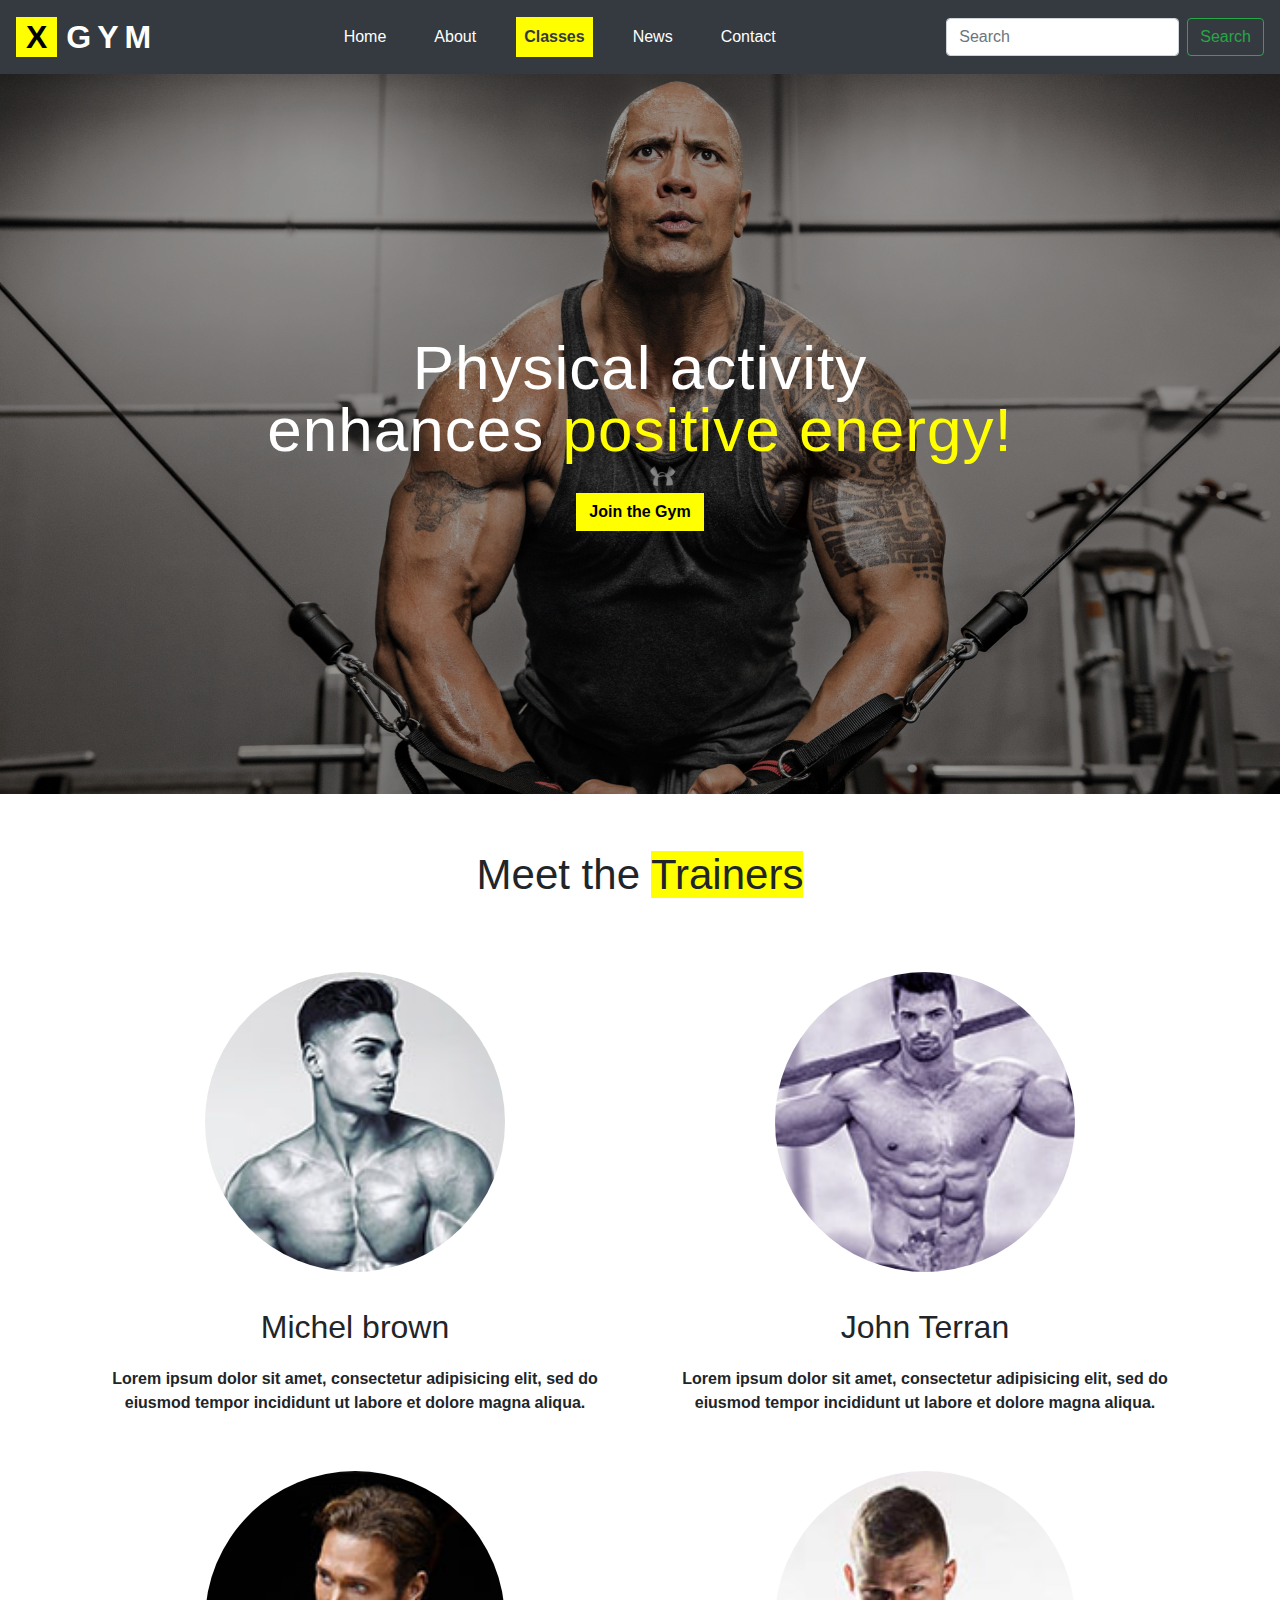
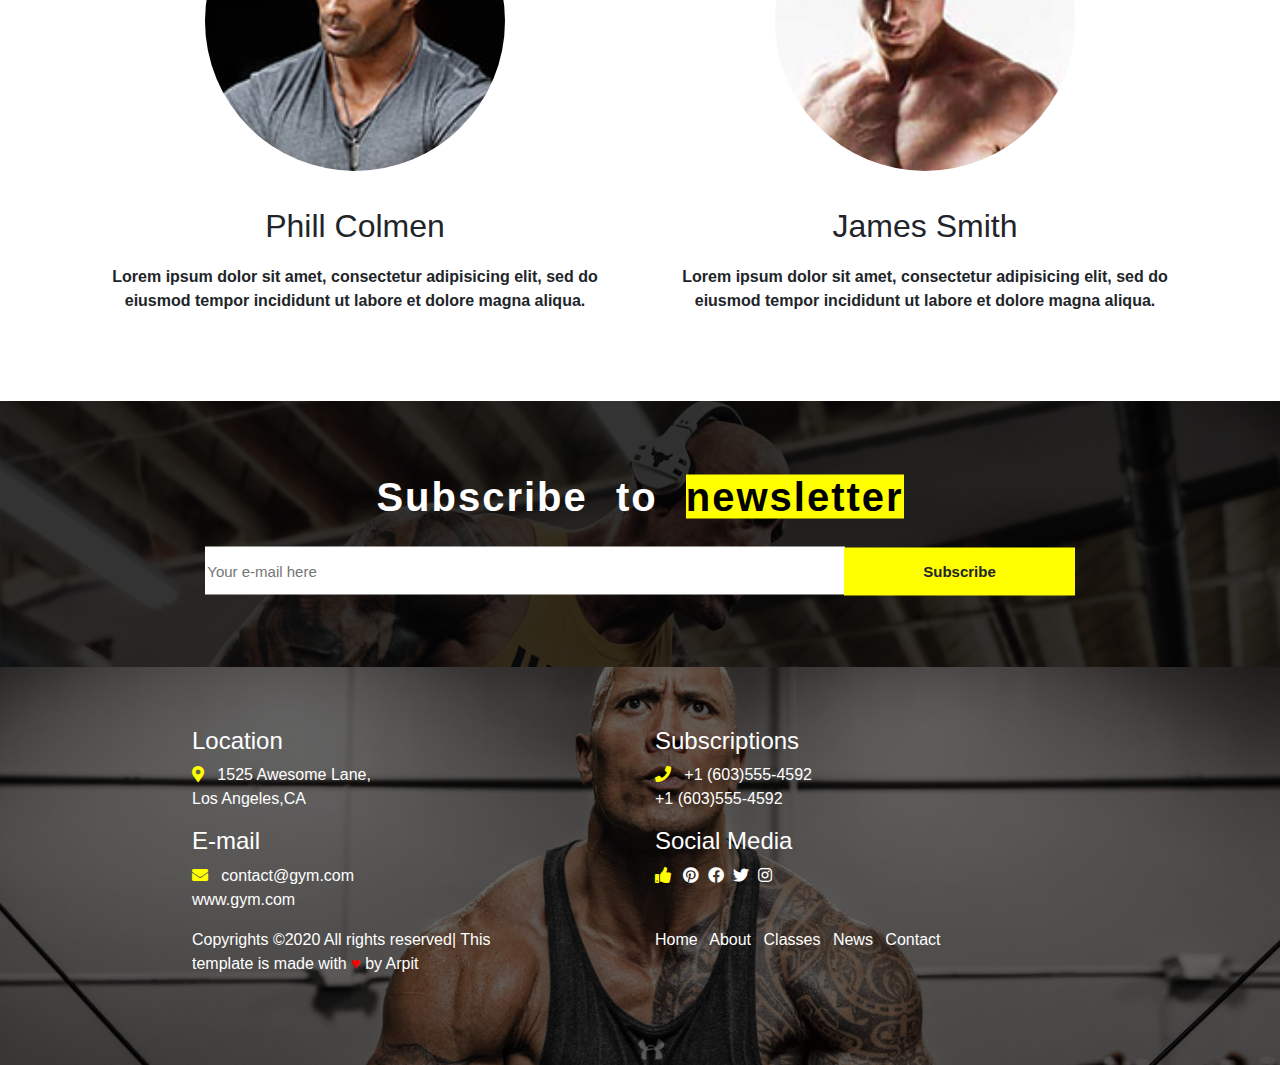
==== classes.html @ bcbc3962 "hi" ====
<!DOCTYPE html>
<html>
<head>
	<meta charset="UTF-8">
    <meta name="viewport" content="width=device-width, initial-scale=1.0">
    <meta http-equiv="X-UA-Compatible" content="ie=edge">
    <link rel="stylesheet" type="text/css" href="css/bootstrap.min.css">
    <link rel="stylesheet" type="text/css" href="css/style.css">
    <link rel="stylesheet" href="https://stackpath.bootstrapcdn.com/font-awesome/4.7.0/css/font-awesome.min.css">
    <link rel="stylesheet" type="text/css" href="css/all.min.css">
    <link rel="stylesheet" type="text/css" href="css/fontawesome.min.css">
	<title></title>
</head>
<body>
	<nav class="navbar navbar-expand-lg navbar-dark bg-dark fixed-top">  
          <a class="navbar-brand" href="#"><span class="x">X</span> <span class="gym">GYM</span></a>

         <button class="navbar-toggler" type="button"  data-target="#menu" data-toggle="collapse">
          	
          	<span class="navbar-toggler-icon"></span>
          </button>

 <!-- Collapse end -->
           <div class="collapse navbar-collapse"   id="menu">

           <ul class="navbar-nav m-auto">
           	<li class="nav-item mx-3 "><a class="nav-link text-white" href="index.html">Home</a></li>
           	<li class="nav-item mx-3"> <a href="about.html" class="nav-link text-white">About</a></li>
           	<li class="nav-item active mx-3"> <a href="classes.html" class="nav-link text-dark">Classes</a></li>
           	<li class="nav-item mx-3"> <a href="#" class="nav-link text-white">News</a></li>
           	<li class="nav-item mx-3"> <a href="#" class="nav-link text-white">Contact </a></li>

           </ul>
            <form class="form-inline my-2 my-lg-0 ">
      <input class="form-control mr-sm-2" type="search" placeholder="Search" aria-label="Search">
      <button class="btn btn-outline-success my-2 my-sm-0" type="submit">Search</button>
    </form>
           </div> 
           
	 </nav>
	 <!-- Collapse end -->

	 <div class="container-fluid rock ">
	 	    <img src="img/804826.jpg" class=" img-fluid">
	 	    <div class="main_text">
	 	    	   <h2>Physical activity <br/> enhances <span style="color: yellow">positive energy!</span></h2>
	 	    	   <button class="btn mt-4 " style="background-color: yellow; font-weight: 600;">Join the Gym</button>
	 	    </div>
	 </div>
	 <!-- Collapse end -->

 <!-- -------------------------------------------------------------------------------------------------- -->
	 
<!-- ---------------------------------------------------------------------- -->


<!-- -------------------------------------------------------------------------------------- -->

<!-- ------------------------------------------------------------------------------------------ -->
<div class="container meet py-2 my-5">
 <h2 class="text-center mb-5">Meet the <span style="background-color: yellow;">Trainers</span></h2>	
	<div class="row py-2 my-2 text-center">

		  <div class="col-md-6">
		  	<img src="img/card1.JPG" class="img-fluid rounded-circle my-3">
		  	<h4>Michel brown</h4>
		  	<p>Lorem ipsum dolor sit amet, consectetur adipisicing elit, sed do eiusmod
		  	tempor incididunt ut labore et dolore magna aliqua.</p>
		  </div>
		  <div class="col-md-6">
		  	<img src="img/card2.JPG" class="img-fluid rounded-circle my-3">
             <h4>John Terran</h4>
		  	<p>Lorem ipsum dolor sit amet, consectetur adipisicing elit, sed do eiusmod
		  	tempor incididunt ut labore et dolore magna aliqua.</p>
		  </div>
	</div>
	<div class="row py-2 my-2  text-center">
		  <div class="col-md-6">
		  	<img src="img/card3.JPG" class="img-fluid rounded-circle my-3">
             <h4>Phill Colmen</h4>
		  	<p>Lorem ipsum dolor sit amet, consectetur adipisicing elit, sed do eiusmod
		  	tempor incididunt ut labore et dolore magna aliqua.</p>
		  </div>
		  <div class="col-md-6">
		  	<img src="img/card4.JPG" class="img-fluid rounded-circle my-3">
           <h4>James Smith</h4>
		  	<p>Lorem ipsum dolor sit amet, consectetur adipisicing elit, sed do eiusmod
		  	tempor incididunt ut labore et dolore magna aliqua.</p>
		  </div>
	</div>

</div>
<!-- ------------------------------------------------------------------------------------------ -->

<!-- ---------------------------------------------------------------------------------------------------------- -->
<div class="container-fluid px-0 letter" style="position: relative;">
	 <img src="img/image3.JPG" class="img-fluid">
	 <div style="position: absolute; top: 50%; left: 50%; transform: translate(-50%, -50%);">
	 	   <h2>Subscribe to <span style="background-color: yellow;color: black;">newsletter</span></h2> 
	 	   <input type="text" name="email" id="email" placeholder="Your e-mail here"><label for="email" style="background-color: yellow;">Subscribe</label>
	 </div>
	
</div>
<!-- ---------------------------------------------------------------------------------------------------------- -->
<div class="container-fluid px-0 footer ">
	  <img src="img/image4.JPG" class="img-fluid">
	     <footer>
	  	     <div class="container px-0 pb-0  main_footer" style="position: absolute;">
	  	      <div class="row">
	  	      	    <div class="col-md-6 col-6" >
	  	      	    	   <h4> Location</h4>
	  	      	    	   <p><i class="fas fa-map-marker-alt " style="color: yellow;"></i> &nbsp;&nbsp;1525 Awesome Lane,<br/> Los Angeles,CA</p>
	  	      	    </div>
	  	      	    
	  	      	    <div class="col-md-6 col-6" >
	  	      	    	  <h4>Subscriptions</h4>
	  	      	    	  <p> <i class="fas fa-phone " style="color: yellow;"></i> &nbsp;&nbsp;+1 (603)555-4592<br/>
	  	      	    	  +1 (603)555-4592</p>
	  	      	    </div>
	  	      	    
	  	      </div>



	  	      <div class="row">
	  	      	    <div class="col-md-6 col-6">
	  	      	    	   <h4> E-mail</h4>
	  	      	    	   <p> <i class="fa fa-envelope " style="color: yellow;"></i> &nbsp;&nbsp;contact@gym.com<br/> www.gym.com</p>
	  	      	    </div>
	  	      	    
	  	      	    <div class="col-md-6 col-6">
	  	      	    	  <h4>Social Media</h4>
	  	      	    	  <p> <i class=" fa fa-thumbs-up " style="color: yellow;">&nbsp;&nbsp;</i> <i class=" fab fa-pinterest"></i>&nbsp; <i class=" fab fa-facebook"></i>&nbsp; <i class=" fab fa-twitter"></i>&nbsp; <i class=" fab fa-instagram"></i></p>
	  	      	    </div>
	  	      	    
	  	      </div>
	  	      <div class="row footer_bottom">
	  	      	    <div class="col-md-6 col-6"> <p>Copyrights &copy;2020 All rights reserved| This <br/> template is made with <span style="color: red; font-size: 16px; line-height: 0px;">&hearts; </span>by Arpit</p></div>
	  	      	    <div class="col-md-6 col-6"> <a href="#home">Home</a> 
	  	      	    <a href="#home">About</a>
	  	      	<a href="#home">Classes</a>
	  	      <a href="#home">News</a>
	  	  <a href="#home">Contact</a></div>
	  	      </div>
	  	     </div>
	  </footer>
</div>

 <script type="text/javascript"src="js/jquery-3.4.1.js"></script>
 <script type="text/javascript"src="js/bootstrap.min.js"></script> 
</body>
</html>
---- css/style.css ----
*{
	margin: 0; padding: 0; box-sizing: border-box;
}
nav .x{
	background-color: yellow;
	color: black;
	padding: 2px 10px;

	
}
.active{
	background-color: yellow;
font-weight: 700;
}

.navbar-brand{
	font-size: 32px;
	font-weight: 700;

}
.gym{
	letter-spacing: 6px;
}
.rock{
	margin-top: 74px;
	padding: 0 0px;
	position: relative;
	background-color: black;
}
.rock img{
	opacity: 0.6;
}
.main_text{
	position: absolute;
	top: 50%;
	left: 50%;
	transform: translate(-50%, -50%);
    text-align: center;
    color: white;
    width: 90%;
    height: auto;

}
.main_text h2{
          font-size: 62px;
          line-height: 62px;
          letter-spacing: 1px;

}
.head h2{
	font-size: 52px;
	line-height: 52px;
	letter-spacing: 1px;
}
.head span{
	font-size: 47px;
}
.main_text .btn {
          	border-radius:0px !important;
         }

@media screen and (max-width: 957px){
	.fixed-top {
		background-color: rgba(0,0,0,0.8)!important;
	}
}
@media screen and (max-width: 568px){
	.rock img {
		height: 310px;
	}
	.rockdumbbell {
		height: 310px;
	}
}

.rockdumbbell{
		opacity: 0.4;
	}

@media screen and (max-width: 992px) and (min-width: 768px){
	 .main_text h2{
          font-size: 42px;
          line-height: 42px;
          letter-spacing: 1px;}
          .main_text .btn {
          	font-size: 14px;
          	margin-top: 10px !important;

          }
          .head h2{
	font-size: 38px;
	line-height: 38px;
	letter-spacing: 1px;
}
.head span{
	font-size: 33px;
}
.rockdumbbell_content h2{
	font-size: 42px !important;
}
.rockdumbbell_content p{
	font-size: 15px !important;
}
.rockdumbbell_content .btn{
	background-color: yellow;
	border-radius: 0;
	font-weight: 600;
	letter-spacing: 2px;
	padding-right: 14px!important ;
	padding-left: 14px !important;
	font-size: 14px;
}
.footer {
	font-size: 12px;

}
.main_footer{
	top: 5% !important;
}
 .meet img{
 	width: 250px;
 	height: auto;
 }
 .meet h2{
 	font-size: 38px;
 }
 .meet h4{
 	font-size: 28px;
 	margin: 20px 0;
 }
 .meet p{
 	font-weight: 600;
 }


}
@media screen and (max-width: 767px) and (min-width: 568px){

	.footer h4{ font-size: 14px;
	}
	.footer p{ font-size: 10px; line-height: 12px !important;
	}
	.main_footer{top: 2% !important;

	}
	.main_footer a{
		font-size: 10px;
		margin-right: 1px!important;
	}
	 .main_text h2{
          font-size: 32px;
          line-height: 32px;
          letter-spacing: 1px;}
          .main_text .btn {
          	font-size: 12px;
          	margin-top: 10px !important;
          }
           .head h2{
	font-size: 34px;
	line-height: 34px;
	letter-spacing: 1px;
}
.head span{
	font-size: 29px;
}
.notes h4{
    font-size: 24px;
}
p{
	font-size: 16px;
	line-height: 40px !important;
}
.rockdumbbell_content h2{
	font-size: 24px !important;
}
.rockdumbbell_content p{
	font-size: 10px !important;
	line-height: 12px !important;
}
.rockdumbbell_content .btn{
	padding-right: 10px!important ;
	padding-left: 10px !important;
}
.rockdumbbell_content p:before{
	font-size: 10px !important;
	padding: 4px 8px !important;

}


.letter h2{
	font-size: 32px !important ;
	word-spacing: 0px !important;
	letter-spacing: 0px !important;
	padding-bottom: 0px !important;
	padding-top: 10px;
}
.letter input {
	height: 34px !important;
	width: 60% !important;
	margin-bottom: 10px;
	font-size: 12px !important;
}
.letter label{

	padding: 5px 0 !important;
	margin-bottom: 0;
	width: 18% !important;
	font-size: 12px !important;
	padding: 8px 0 !important;
	
} 
.meet img{
 	width: 250px;
 	height: auto;
 }
 .meet h2{
 	font-size: 38px;
 }
 .meet h4{
 	font-size: 28px;
 	margin: 20px 0;
 }
 .meet p{
 	font-weight: 600;
 	line-height: 24px !important;
 }    

}

@media screen and (max-width: 567px){


	 .main_text h2{
          font-size: 22px;
          line-height: 22px;
          letter-spacing: 1px;}
          .main_text .btn {
          	font-size: 10px;
          	margin-top: 6px !important;
          }


          .head h2{
	font-size: 24px;
	line-height: 24px;
	letter-spacing: 1px;}


.head span{
	font-size: 20px;
         }

.notes h4{
    font-size: 24px;
      }
   p{
	font-size: 16px;
	line-height: 40px !important;
    }

 .rockdumbbell_content h2{
	font-size: 20px !important;
   }
.rockdumbbell_content p{
	font-size: 6px !important;
	line-height: 6px !important;
    }
.rockdumbbell_content .btn{
	padding-right: 6px!important ;
	padding-left: 6px !important;
	font-size: 6px;
     }
.rockdumbbell_content p:before{
	font-size: 6px !important;
	padding: 3px 6px !important;

     }
.java p{
	line-height: 15px !important;
	font-size: 10px;
      }

.letter h2{
	font-size: 16px !important ;
	word-spacing: 0px !important;
	letter-spacing: 0px !important;
	padding-bottom: 0px !important;
	padding-top: 5px;
}
.letter input {
	height: 24px !important;
	padding:8px 0 !important;
	font-size: 8px !important;
	
	
}
.letter label{

	
	margin-bottom: 0;
	font-size: 7px !important;

	
	padding: 7px 0px !important;
	
}



.meet img{
 	width: 200px;
 	height: auto;
 }
 .meet h2{
 	font-size: 32px;
 	margin: -20px 0 20px 0!important;
 }
 .meet h4{
 	font-size: 24px;
 	margin: -5px 0 10px 0!important;
 	margin: 20px 0;
 }
 .meet p{
 	font-weight: 600;
 	font-size: 14px;
 	line-height: 24px !important;
 	margin-bottom: 30px;
 }  
 .meet {
 	margin-bottom: -15px!important;
 }  



}

@media screen and (min-width: 992px){

.notes h4{
    font-size: 32px;
}
 .meet img{
 	width: 300px;
 	height: auto;
 }
 .meet h2{
 	font-size: 42px;
 }
 .meet h4{
 	font-size: 32px;
 	margin: 20px 0;
 }
 .meet p{
 	font-weight: 600;
 }

}

.notes h4{
    padding: 10px 0;
}


.notes i{
	font-size: 62px;
	width: 100px;
	height: 100px;
	background: rgba(0,0,255,0.1);
	padding-top:18px;
	border-radius: 50%;

}

.rockdumbbell_content{
	top: 50%;
	left: 15%;
	color: white;
	transform:translateY(-50%);

}
.rockdumbbell_content h2{
	font-size: 62px;
}
.rockdumbbell_content p{
	font-size: 20px;
}

.rockdumbbell_content p:before{
	content: '\2713';
	background-color: yellow;
	font-size: 15px;
	padding: 6px 10px;
	border-radius: 50%;
	color: black;
	font-weight: bold;
	margin-right: 10px;
}

.rockdumbbell_content .btn{
	background-color: yellow;
	border-radius: 0;
	font-weight: 600;
	letter-spacing: 2px;
	padding-right: 30px;
	padding-left: 30px;
}
.count h2{
	font-size: 40px;
	background-color: yellow;
}
.count p{
	font-size: 18px;
	font-weight: 600;
}
.java .btn{
	border-radius: 0;
	padding-left: 0px;
	font-size: 13px;
}
.java input{
	font-size: 13px;
}
.java input:last-child{
	font-weight: 600;

}
.letter{
	background-color: black;
}
.letter img{
	opacity: 0.2;
}
.letter div{
  
  width: 100%;
  text-align: center;

  
}
.letter h2{
	font-size: 40px;
	word-spacing: 15px;
	letter-spacing: 2px;
	font-weight: 700;
	color: white;
	padding-bottom: 18px;
}
.letter input {
	width: 50%;
	height: 48px;
	outline-color: transparent;
	border-color: transparent;
	font-size: 15px;
}
.letter label{
	padding: 13px 0;
	margin-bottom: 0;
	width: 18%;
	outline-color: transparent; 
	border-color: transparent;
	font-weight: 600;
	margin-left: -1px;
	font-size: 15px;
}

.footer {
	background-color: black;
	position: relative;
	color: white;
}
.footer img{
	opacity: 0.4;
}
.main_footer{
	top: 15%;
	left: 15%;
	width: 70%;
}
.main_footer a {
	color: white;
	text-decoration: none;
	margin-right: 8px;
}



@media screen and (max-width: 567px){

	

	 .footer img{
	 	height: 175px;
	 }
     footer h4{font-size: 14px;
      line-height: 5px !important;
     }
     footer p{font-size: 8px;
     	line-height: 12px !important;

     }
     .main_footer{
     	top: 10px!important;
     }
     footer a {
     	font-size: 6px !important;
     	margin-right: 1px!important;
     }
     
     .main_text h2{
          font-size: 22px;
          line-height: 22px;
          letter-spacing: 1px;}
          .main_text .btn {
          	font-size: 10px;
          	margin-top: 6px !important;
          }


          .head h2{
	font-size: 24px;
	line-height: 24px;
	letter-spacing: 1px;
          }
.head span{
	font-size: 20px;
         }
}

/*---------------------------------------------------About Css Start------------------------------------------------*/


@media screen and (min-width: 992px){
.about_rock{
	top: -350px;}
	.about_rock h2{
		position: absolute;
		top: 200px;
		left: 50%;
		transform: translate(-50%,-50%);
	}
	.about_care{
	margin-top: -280px;

}
.about_care h2{
	font-size: 42px;
	margin-bottom: 50px;
	
}

.about_care p{
	line-height: 36px;
	
}


}

@media screen and (max-width: 991px) and (min-width: 768px){
.about_rock{
	top: -240px;}
	.about_rock h2{
		position: absolute;
		top: 130px;
		left: 50%;
		transform: translate(-50%,-50%);
	}
	.about_care{
	margin-top: -180px;

}
.about_care h2{
	font-size: 36px;
	margin-bottom: 50px;
	
}

.about_care p{
	line-height: 36px;
	
}
.circle{
	padding-left: 65px!important;
}
.one,.two,.three,.four{
		width: 140px !important;
		height: 140px !important;
	}
.number{
	margin: 36px!important;

}
.one_one{
	top: 24px!important;
	left: 18px !important;
}
.two_two{
	top: 15px!important;
	left: 34px !important;
}
.three_three{
	top: 20px !important;
	left: 36px!important;
}
.four_four{
	top: 30px !important;
	left: 32px !important;
}

}

@media screen and (max-width: 767px) and (min-width: 568px){
.about_rock{
	top: -175px;}
	.about_rock h2{
		position: absolute;
		top: 94px;
		left: 50%;
		transform: translate(-50%,-50%);
	}

	.about_care{
	margin-top: -130px;

}
.about_care h2{
	font-size: 32px;
	margin-bottom: 50px;
	
}

.about_care p{
	line-height: 32px!important;
	font-size: 14px;
	word-spacing: 2px;
	
}
.circle{
	padding-left: 75px!important;
}
.number h2{
	font-size: 24px!important;
	margin-bottom: -10px;
}
.number p{
	font-size: 10px!important;
}

.one,.two,.three,.four{
		width: 100px !important;
		height: 100px !important;
	}
.number{
	margin: 16px!important;

}
.one_one{
	top: 18px!important;
	left: 22px !important;
}
.two_two{
	top: 1px!important;
	left: 32px !important;
}
.three_three{
	top: 0px !important;
	left: 28px!important;
}
.four_four{
	top: 20px !important;
	left: 20px !important;
}



}

@media screen and (max-width: 567px){
.about_rock{
	top: -180px;}
	.about_rock h2{
		position: absolute;
		top: 94px;
		left: 50%;
		transform: translate(-50%,-50%);
	}

   .about_care{
	margin-top: -140px;

}
.about_care h2{
	font-size: 20px;
	margin-bottom: 30px;
	
}

.about_care p{
	line-height: 36px!important;
	font-size: 14px;
	word-spacing: 2px;
	
}
.circle{
	padding-left: 40px!important;
}
.number h2{
	font-size: 24px!important;
	margin-bottom: -10px;
}
.number p{
	font-size: 10px!important;
}

.one,.two,.three,.four{
		width: 100px !important;
		height: 100px !important;
	}
.number{
	margin: 1px!important;

}
.one_one{
	top: 18px!important;
	left: 22px !important;
}
.two_two{
	top: 1px!important;
	left: 32px !important;
}
.three_three{
	top: 0px !important;
	left: 28px!important;
}
.four_four{
	top: 20px !important;
	left: 20px !important;
}

}
.one{
     border-left-color: transparent !important;	
     transform: rotate(45deg);
     position: relative;
}
.two{
     border-left-color: transparent !important;
     border-top-color: transparent !important;	
     transform: rotate(134deg);
     position: relative;
}
.three{
     border-left-color: transparent !important;
     border-top-color: transparent !important;	
     border-right-color: transparent !important;
     transform: rotate(134deg);
     position: relative;
}
.four{
	position: relative;
}
.one_one{
	position: absolute;
	top: 50px;
	left: 50px;
	font-weight: 600;
	transform: rotate(-45deg);
	color: yellow;
}
.two_two{
	position: absolute;
	top: 45px;
	left: 65px;
	font-weight: 600;
	transform: rotate(-134deg);
	color: yellow;
}
.three_three{
	position: absolute;
	top: 50px;
	left: 70px;
	font-weight: 600;
	transform: rotate(-134deg);
	color: yellow;
}
.four_four{
	position: absolute;
	top: 60px;
	left: 60px;
	font-weight: 600;
	color: yellow;
}
.circle	{
	padding-left: 130px;
}
.number{
	margin: 75px;

}
@media screen and (max-width: 1100px) and (min-width: 992px){
	.one,.two,.three,.four{
		width: 150px !important;
		height: 150px !important;
	}
.number{
	margin: 50px;

}
.one_one{
	top: 30px;
	left: 25px;
}
.two_two{
	top: 20px;
	left: 40px;
}
.three_three{
	top: 25px;
	left: 40px;
}
.four_four{
	top: 36px;
	left: 36px;
}
}
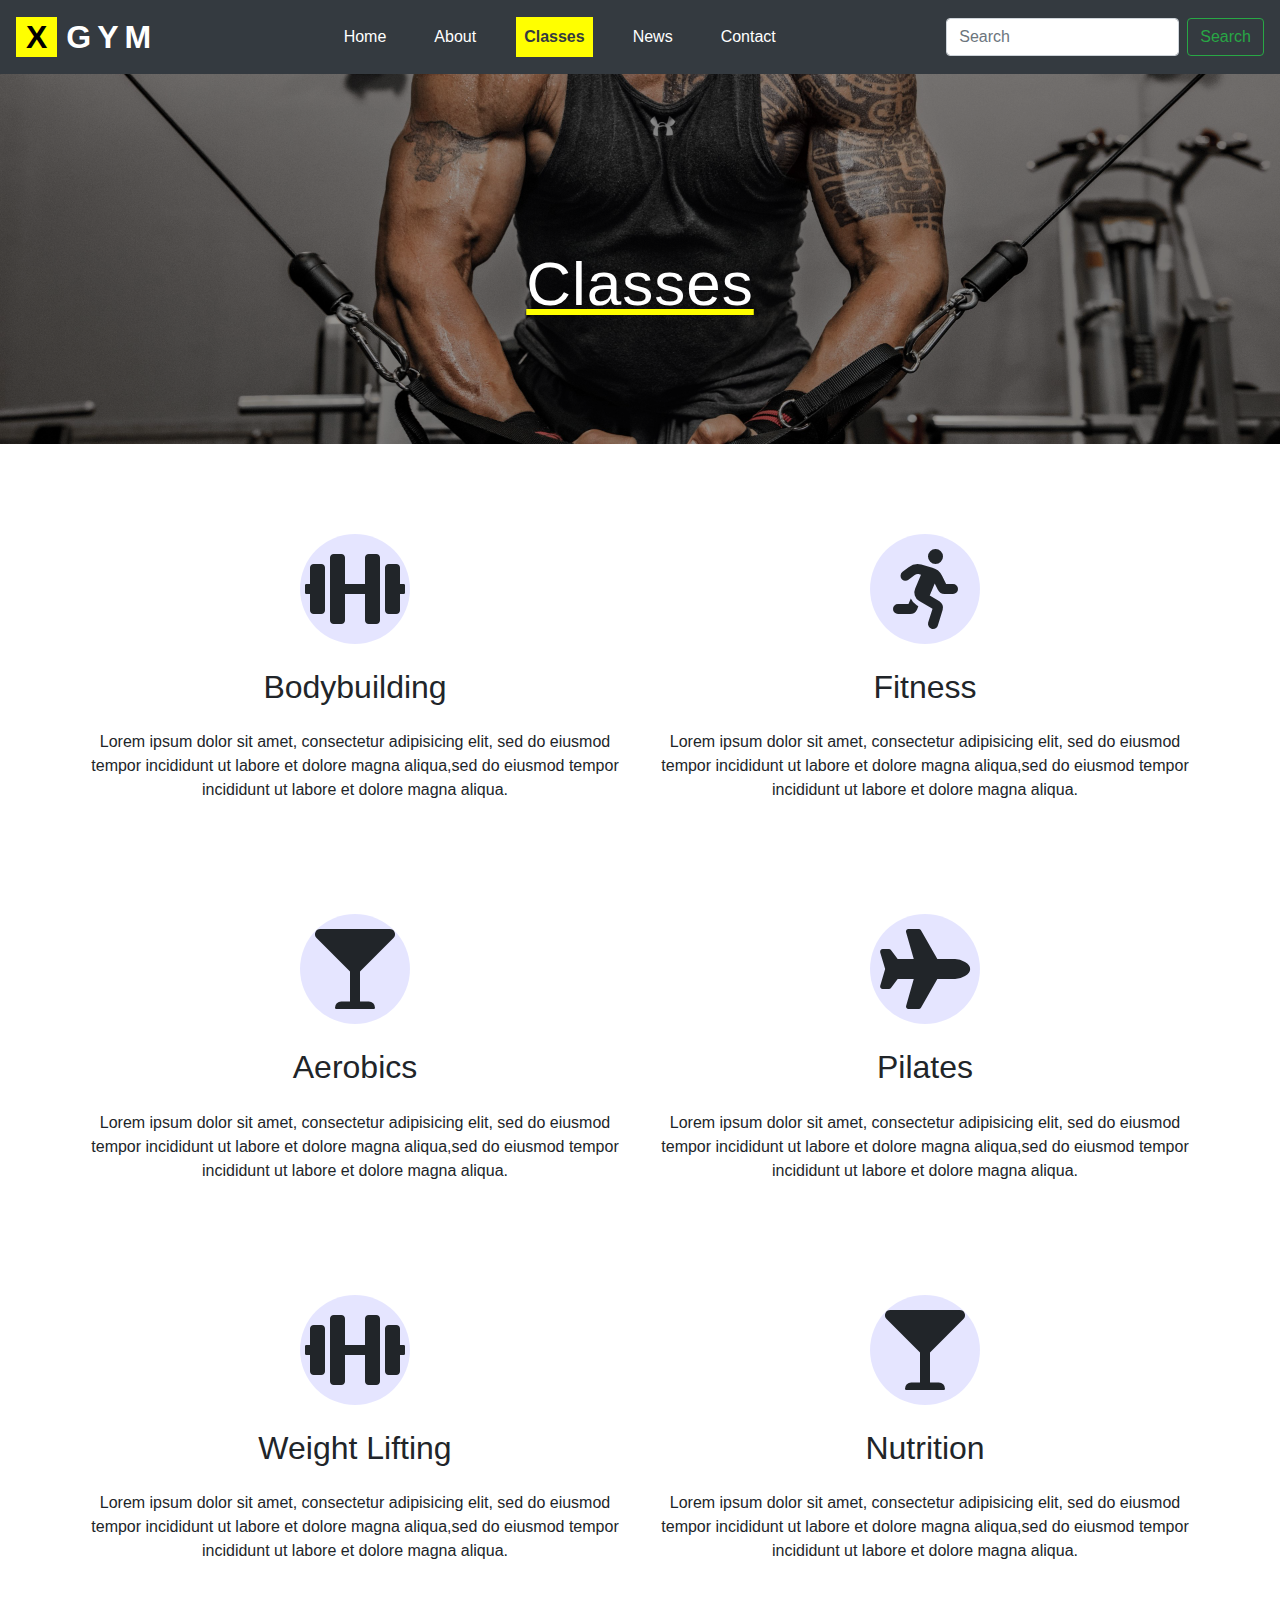
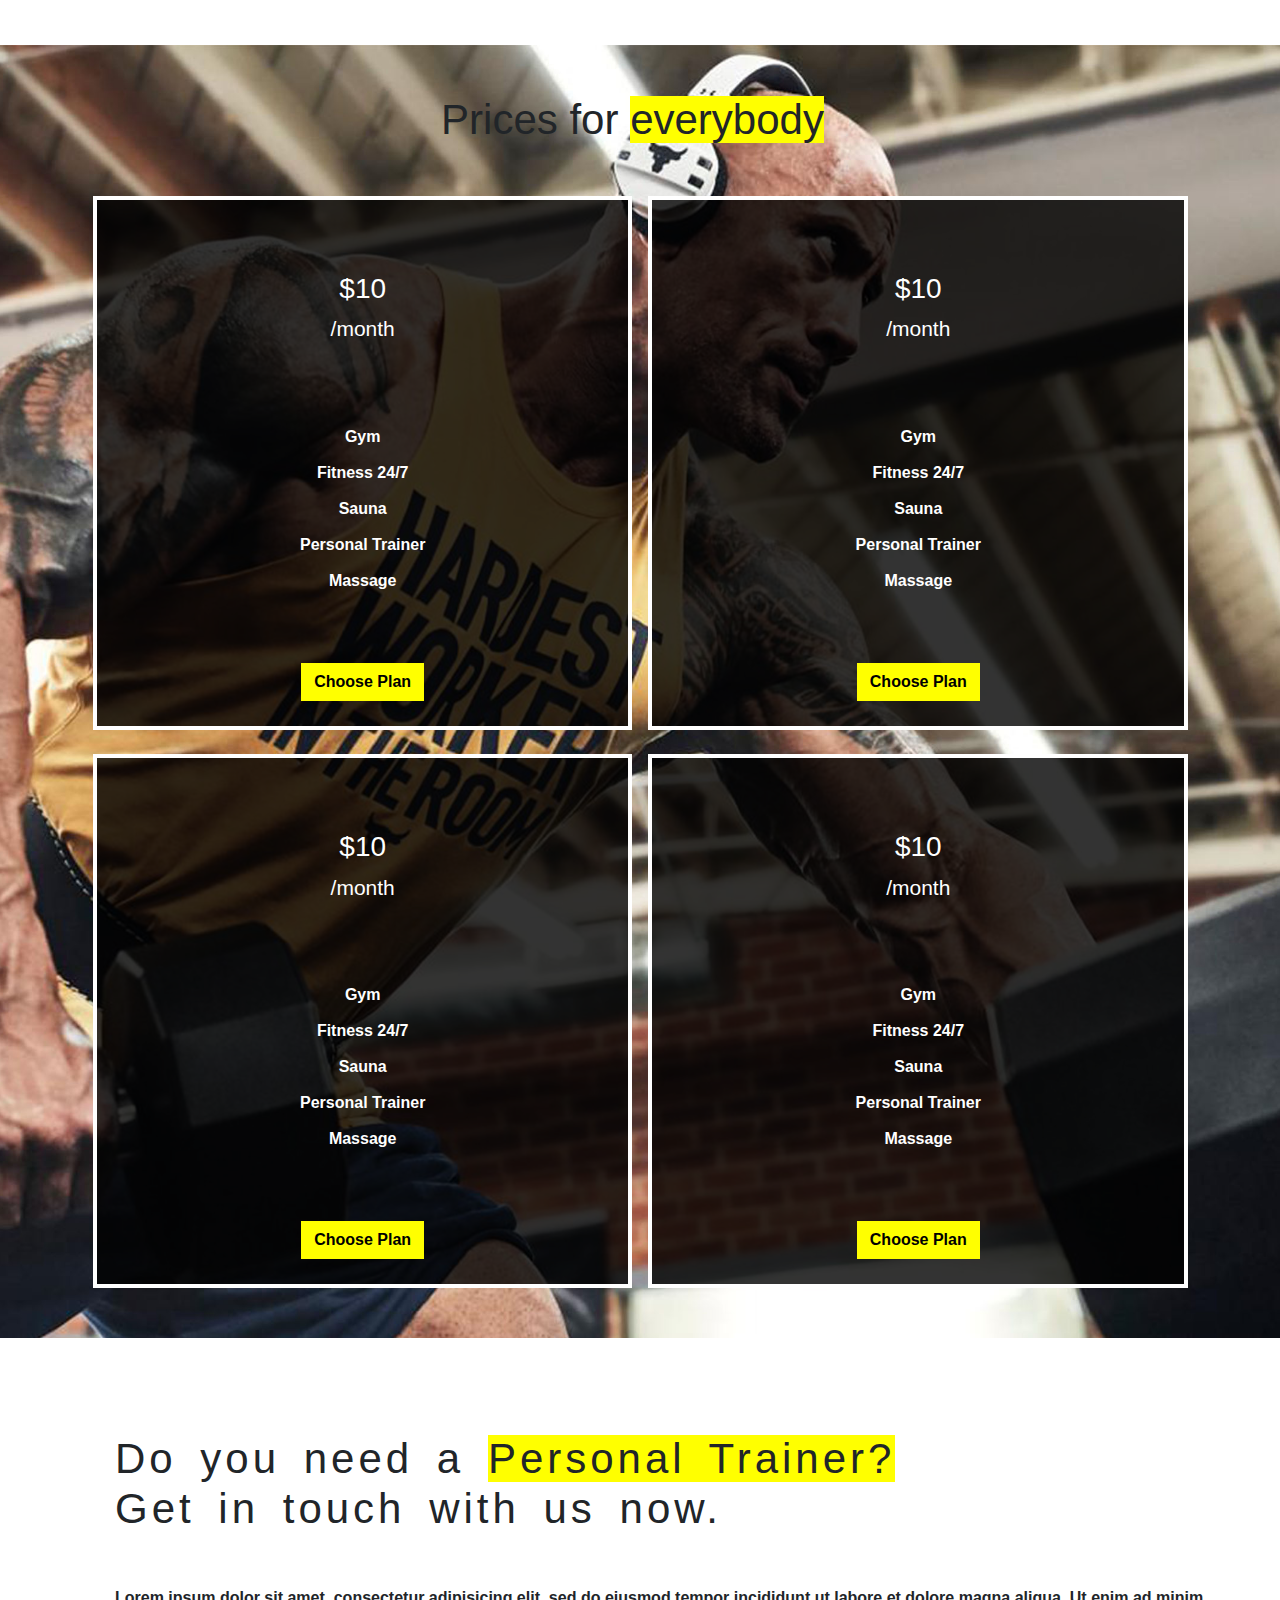
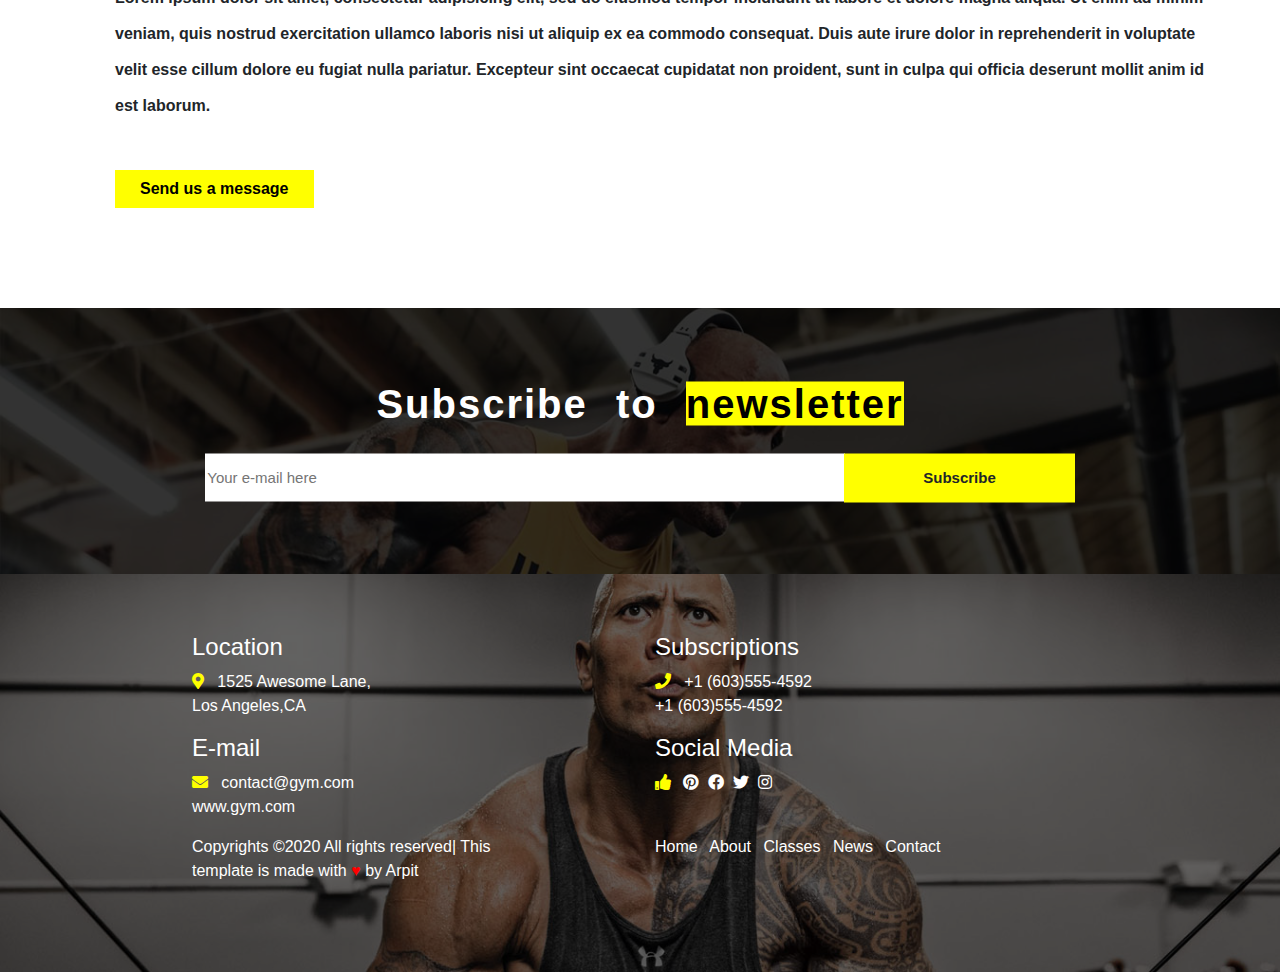
==== commit 75f909bd: "gi" ====
--- a/classes.html
+++ b/classes.html
@@ -40,56 +40,116 @@
 	 </nav>
 	 <!-- Collapse end -->
 
-	 <div class="container-fluid rock ">
+	 <div class="container-fluid rock about_rock">
 	 	    <img src="img/804826.jpg" class=" img-fluid">
 	 	    <div class="main_text">
-	 	    	   <h2>Physical activity <br/> enhances <span style="color: yellow">positive energy!</span></h2>
-	 	    	   <button class="btn mt-4 " style="background-color: yellow; font-weight: 600;">Join the Gym</button>
+	 	    	   <h2 style="text-decoration: underline;text-decoration-color: yellow;"> Classes</h2>
 	 	    </div>
 	 </div>
 	 <!-- Collapse end -->
 
  <!-- -------------------------------------------------------------------------------------------------- -->
-	 
+ <div class="container class_content text-center">
+ 	   <div class="row mb-5 pb-5">
+ 	   	      <div class="col-md-6 col-sm-6">
+ 	   	      	    <i class="fas fa-dumbbell fa-5x mb-4"></i>
+ 	   	      	    <h2 class="	mb-4">Bodybuilding</h2>
+ 	   	      	    <p>Lorem ipsum dolor sit amet, consectetur adipisicing elit, sed do eiusmod
+ 	   	      	    tempor incididunt ut labore et dolore magna aliqua,sed do eiusmod
+ 	   	      	    tempor incididunt ut labore et dolore magna aliqua. </p>
+ 	   	      </div>
+ 	   	      <div class="col-md-6 col-sm-6">
+ 	   	      	    <i class="fas fa-running fa-5x mb-4"></i>
+ 	   	      	    <h2 class="	mb-4">Fitness</h2>
+ 	   	      	    <p>Lorem ipsum dolor sit amet, consectetur adipisicing elit, sed do eiusmod
+ 	   	      	    tempor incididunt ut labore et dolore magna aliqua,sed do eiusmod
+ 	   	      	    tempor incididunt ut labore et dolore magna aliqua. </p>
+ 	   	      </div>
+ 	   </div>
+ 	   <div class="row mb-5 pb-5">
+ 	   	      <div class="col-md-6 col-sm-6">
+ 	   	      	    <i class="fas fa-glass fa-5x mb-4"></i>
+ 	   	      	    <h2 class="	mb-4">Aerobics</h2>
+ 	   	      	    <p>Lorem ipsum dolor sit amet, consectetur adipisicing elit, sed do eiusmod
+ 	   	      	    tempor incididunt ut labore et dolore magna aliqua,sed do eiusmod
+ 	   	      	    tempor incididunt ut labore et dolore magna aliqua. </p>
+ 	   	      </div>
+ 	   	      <div class="col-md-6 col-sm-6">
+ 	   	      	    <i class="fas fa-plane fa-5x mb-4"></i>
+ 	   	      	    <h2 class="	mb-4">Pilates</h2>
+ 	   	      	    <p>Lorem ipsum dolor sit amet, consectetur adipisicing elit, sed do eiusmod
+ 	   	      	    tempor incididunt ut labore et dolore magna aliqua,sed do eiusmod
+ 	   	      	    tempor incididunt ut labore et dolore magna aliqua. </p>
+ 	   	      </div>
+ 	   </div>
+ 	   <div class="row mb-5 pb-5">
+ 	   	      <div class="col-md-6 col-sm-6">
+ 	   	      	    <i class="fas fa-dumbbell fa-5x mb-4"></i>
+ 	   	      	    <h2 class="	mb-4">Weight Lifting</h2>
+ 	   	      	    <p>Lorem ipsum dolor sit amet, consectetur adipisicing elit, sed do eiusmod
+ 	   	      	    tempor incididunt ut labore et dolore magna aliqua,sed do eiusmod
+ 	   	      	    tempor incididunt ut labore et dolore magna aliqua. </p>
+ 	   	      </div>
+ 	   	      <div class="col-md-6 col-sm-6">
+ 	   	      	    <i class="fas fa-glass fa-5x mb-4"></i>
+ 	   	      	    <h2 class="	mb-4">Nutrition</h2>
+ 	   	      	    <p>Lorem ipsum dolor sit amet, consectetur adipisicing elit, sed do eiusmod
+ 	   	      	    tempor incididunt ut labore et dolore magna aliqua,sed do eiusmod
+ 	   	      	    tempor incididunt ut labore et dolore magna aliqua. </p>
+ 	   	      </div>
+ 	   </div>
+ </div>
 <!-- ---------------------------------------------------------------------- -->
-
+<div class="container-fluid text-center pl-0 prizes" style="background-image: url(img/image.JPG); background-position: center; background-size: cover;">
+	  
+	<h2 class="text-center">Prices for <span style="background-color: yellow;">everybody</span></h2>
+	   <div class="row mb-4">
+	   	      <div class="col-md-1 col-1 col-sm-1"></div>        
+	   	 <div class="col-md-5 col-5 col-sm-5 box mr-2  "> <br/><br/><br/>
+	   	 	   <h3>$10 <br/><sub>/month</sub></h3><br/><br/><br/>
+	   	 	   <p>Gym <br/>Fitness 24/7<br/>Sauna<br/> Personal Trainer <br/> Massage</p><br/><br/>
+	   	 	   <button class="btn" style="border-radius: 0;background-color: yellow;font-weight: 600; margin-bottom: 25px;">Choose Plan</button> 
+	   	 </div>
+	   	 <div class="col-md-5 col-5 col-sm-5 box ml-2"><br/><br/><br/>
+	   	 	   <h3>$10 <br/><sub>/month</sub></h3><br/><br/><br/>
+	   	 	   <p>Gym <br/>Fitness 24/7<br/>Sauna<br/> Personal Trainer <br/> Massage</p><br/><br/>
+	   	 	   <button class="btn" style="border-radius: 0;background-color: yellow;font-weight: 600;margin-bottom: 25px;">Choose Plan</button>
+
+	   	 </div>
+
+	   </div>
+	   <div class="row">
+	   	<div class="col-md-1 col-1 col-sm-1"></div> 
+	   	 <div class="col-md-5 col-5 col-sm-5 box mr-2"><br/><br/><br/>
+	   	 	   <h3>$10 <br/><sub>/month</sub></h3><br/><br/><br/>
+	   	 	   <p>Gym <br/>Fitness 24/7<br/>Sauna<br/> Personal Trainer <br/> Massage</p><br/><br/>
+	   	 	   <button class="btn" style="border-radius: 0;background-color: yellow;font-weight: 600; margin-bottom: 25px;">Choose Plan</button>
+	   	 </div>
+	   	 <div class="col-md-5 col-5 col-sm-5 box ml-2"><br/><br/><br/>
+	   	 	   <h3>$10 <br/><sub>/month</sub></h3><br/><br/><br/>
+	   	 	   <p>Gym <br/>Fitness 24/7<br/>Sauna<br/> Personal Trainer <br/> Massage</p><br/><br/>
+	   	 	   <button class="btn" style="border-radius: 0;background-color: yellow;font-weight: 600; margin-bottom: 25px;">Choose Plan</button>
+	   	 </div>
+	   </div>
+</div>
 
 <!-- -------------------------------------------------------------------------------------- -->
+ <div class="container trainer">
+ 	   <h2>	Do you need a <span style="background-color: yellow;">Personal Trainer?</span></h2>
+ 	   <h2>	Get in touch with us now.</h2>
+ 	   <p>	Lorem ipsum dolor sit amet, consectetur adipisicing elit, sed do eiusmod
+ 	   tempor incididunt ut labore et dolore magna aliqua. Ut enim ad minim veniam,
+ 	   quis nostrud exercitation ullamco laboris nisi ut aliquip ex ea commodo
+ 	   consequat. Duis aute irure dolor in reprehenderit in voluptate velit esse
+ 	   cillum dolore eu fugiat nulla pariatur. Excepteur sint occaecat cupidatat non
+ 	   proident, sunt in culpa qui officia deserunt mollit anim id est laborum.	</p>
+ 	   <button class="btn px-4" style=" background-color: yellow; border-radius: 0; font-weight: 600;">	Send us a message</button>
+ </div>
+
+
 
 <!-- ------------------------------------------------------------------------------------------ -->
-<div class="container meet py-2 my-5">
- <h2 class="text-center mb-5">Meet the <span style="background-color: yellow;">Trainers</span></h2>	
-	<div class="row py-2 my-2 text-center">
-
-		  <div class="col-md-6">
-		  	<img src="img/card1.JPG" class="img-fluid rounded-circle my-3">
-		  	<h4>Michel brown</h4>
-		  	<p>Lorem ipsum dolor sit amet, consectetur adipisicing elit, sed do eiusmod
-		  	tempor incididunt ut labore et dolore magna aliqua.</p>
-		  </div>
-		  <div class="col-md-6">
-		  	<img src="img/card2.JPG" class="img-fluid rounded-circle my-3">
-             <h4>John Terran</h4>
-		  	<p>Lorem ipsum dolor sit amet, consectetur adipisicing elit, sed do eiusmod
-		  	tempor incididunt ut labore et dolore magna aliqua.</p>
-		  </div>
-	</div>
-	<div class="row py-2 my-2  text-center">
-		  <div class="col-md-6">
-		  	<img src="img/card3.JPG" class="img-fluid rounded-circle my-3">
-             <h4>Phill Colmen</h4>
-		  	<p>Lorem ipsum dolor sit amet, consectetur adipisicing elit, sed do eiusmod
-		  	tempor incididunt ut labore et dolore magna aliqua.</p>
-		  </div>
-		  <div class="col-md-6">
-		  	<img src="img/card4.JPG" class="img-fluid rounded-circle my-3">
-           <h4>James Smith</h4>
-		  	<p>Lorem ipsum dolor sit amet, consectetur adipisicing elit, sed do eiusmod
-		  	tempor incididunt ut labore et dolore magna aliqua.</p>
-		  </div>
-	</div>
-
-</div>
+
 <!-- ------------------------------------------------------------------------------------------ -->
 
 <!-- ---------------------------------------------------------------------------------------------------------- -->
--- a/css/style.css
+++ b/css/style.css
@@ -824,7 +824,244 @@
 	left: 36px;
 }
 }
-
-
-
-
+/*-------------------------------------------------Classes Style-------------------------------------*/
+@media screen and (min-width: 992px){
+.class_content{
+	margin-top: -260px;
+}
+.prizes {
+	margin-top: -30px;
+	padding-top: 50px;
+	margin-bottom: 70px;
+	padding-bottom: 50px;
+}
+
+.prizes h2{
+	font-size: 42px;
+	margin-bottom: 50px;
+
+
+}
+.trainer{
+	margin: 100px 100px 100px 100px;
+}
+.trainer h2{
+    font-size: 42px;
+    line-height: 42px;
+    word-spacing: 8px;
+    letter-spacing: 4px;
+
+}
+.trainer h2:not(:first-child){
+  margin-bottom: 50px;
+}
+.trainer p{
+	line-height: 36px;
+	font-weight: 600;
+}
+.trainer .btn{
+	margin-top: 30px;
+}
+}
+
+@media screen and (max-width: 991px) and (min-width: 768px){
+.class_content{
+	margin-top: -140px;
+}
+.class_content p{
+	line-height: 32px;
+}
+.prizes {
+	margin-top: -50px;
+	padding-top: 50px;
+	margin-bottom: 70px;
+	padding-bottom: 50px;
+}
+
+.prizes h2{
+	font-size: 42px;
+	margin-bottom: 50px;
+
+
+}
+
+
+.trainer h2{
+    font-size: 36px;
+    line-height: 36px;
+    word-spacing: 6px;
+    letter-spacing: 2px;
+
+}
+.trainer h2:not(:first-child){
+  margin-bottom: 40px;
+}
+.trainer p{
+	line-height: 36px;
+	font-weight: 600;
+}
+.trainer .btn{
+	margin: 30px 0 50px 0;
+}
+
+}
+
+@media screen and (max-width: 767px) and (min-width: 568px){
+.class_content{
+	margin-top: -110px;
+	
+}
+.class_content i{
+	font-size: 52px;
+	width: 100px !important;
+	height: 100px !important;
+	padding-top: 24px !important;
+}
+.class_content h2{
+	font-size: 24px;
+}
+.class_content p{
+	font-size: 15px;
+	line-height: 32px !important;
+	margin-bottom: 40px;
+}
+
+.class_content .row{
+	margin-bottom: -40px !important;
+}
+
+.prizes {
+	margin-top: 20px;
+	padding-top: 50px;
+	margin-bottom: 70px;
+	padding-bottom: 50px;
+}
+
+.prizes h2{
+	font-size: 32px;
+	margin-bottom: 50px;
+
+
+}
+
+.trainer h2{
+    font-size: 28px;
+    line-height: 28px;
+    word-spacing: 2px;
+    letter-spacing: 2px;
+
+}
+.trainer h2:not(:first-child){
+  margin-bottom:28px;
+}
+.trainer p{
+	line-height: 32px !important;
+	font-weight: 600;
+	font-size: 14px;
+	letter-spacing: 1px;
+}
+.trainer .btn{
+	margin: 20px 0 40px 0;
+}
+
+
+}
+
+
+@media screen and (max-width: 567px) {
+.class_content{
+	margin-top: -110px;
+	margin-bottom: -40px;
+	
+}
+
+.class_content .row{
+   margin-bottom: -32px !important;
+	
+}
+.class_content i{
+	font-size: 42px;
+	width: 80px !important;
+	height: 80px !important;
+	padding-top: 20px !important;
+}
+.class_content h2{
+	font-size: 24px;
+}
+.class_content p{
+	font-size: 15px;
+	line-height: 32px !important;
+	margin-bottom: 42px;
+}
+
+.prizes {
+	margin-top: 25px;
+	padding-top: 50px;
+	margin-bottom: 70px;
+	padding-bottom: 50px;
+}
+
+.prizes h2{
+	font-size: 32px;
+	margin-bottom: 50px;
+
+
+}
+.trainer h2{
+    font-size: 28px;
+    line-height: 36px;
+    word-spacing: 2px;
+    letter-spacing: 2px;
+
+}
+.trainer h2:not(:first-child){
+  margin-bottom:28px;
+}
+.trainer p{
+	line-height: 32px !important;
+	font-weight: 600;
+	font-size: 14px;
+	letter-spacing: 1px;
+}
+.trainer .btn{
+	margin: 20px 0 40px 0;
+}
+
+
+}
+
+
+.class_content i{
+	background-color: rgba(	0,0,255,0.1);
+	width: 110px;
+	height: 110px;
+	border-radius: 50%;
+	padding-top: 15px;
+
+	
+}
+.box{
+	border: 4px solid white !important;
+	
+	background-color: rgba(0,0,0,0.8);
+	color: white;
+	font-weight: 600;
+}
+.box:hover{
+	background-color: yellow;
+	transition: 1s;
+	color: black;
+}
+.box:hover >button{
+	background-color: black !important;
+	transition: 1s;
+	color: white;
+}
+
+.box p{
+	line-height: 36px;
+}
+
+
+
+
